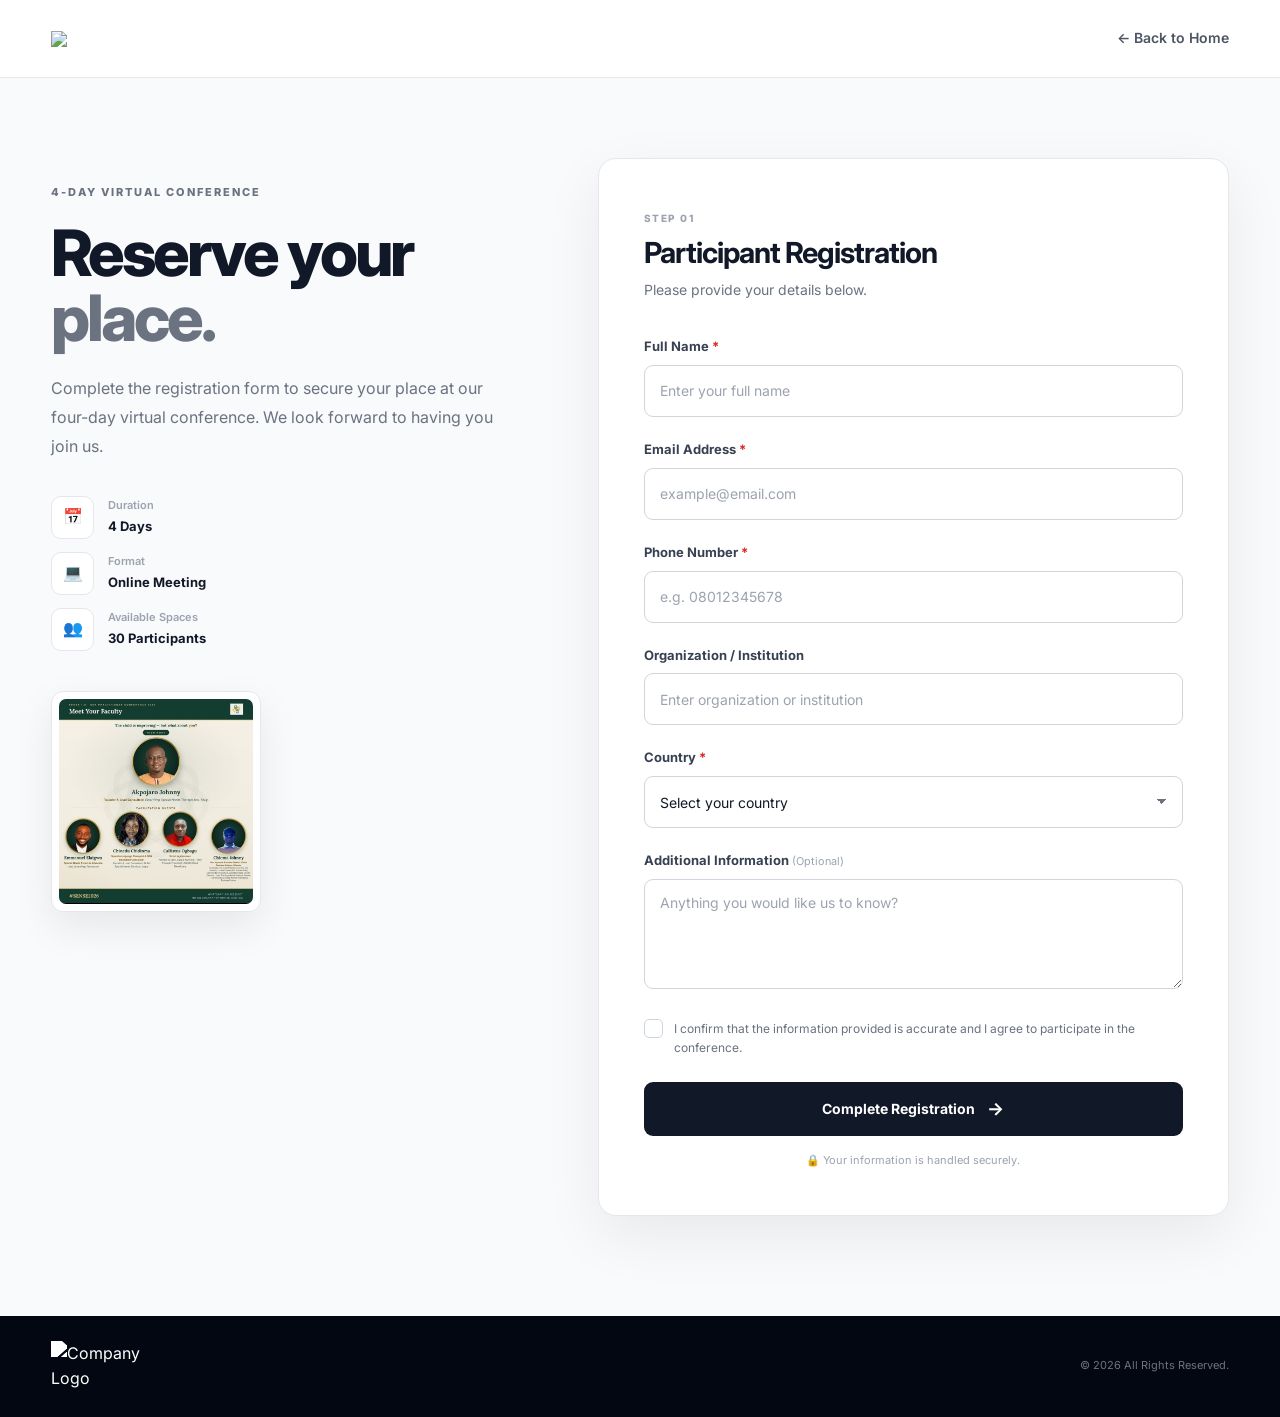
==== registration.html @ e8d3ffa3 "added registration.html and registration.css files for the conference registration page. Updated ima" ====
<!DOCTYPE html>
<html lang="en">
<head>
    <meta charset="UTF-8">

    <meta
        name="viewport"
        content="width=device-width, initial-scale=1.0"
    >

    <meta
        name="description"
        content="Register for the 4-Day Virtual Conference."
    >

    <title>Register | 4-Day Virtual Conference</title>

    <!-- Google Font -->
    <link rel="preconnect" href="https://fonts.googleapis.com">
    <link rel="preconnect" href="https://fonts.gstatic.com" crossorigin>
    <link rel="stylesheet" href="registration.css">
    <link
        href="https://fonts.googleapis.com/css2?family=Inter:wght@400;500;600;700;800&display=swap"
        rel="stylesheet"
    >

    <!-- Registration CSS -->
    <!-- <link rel="stylesheet" href="registration.css"> -->
</head>

<body>

    <!-- ================= HEADER ================= -->

    <header class="header">

        <div class="container header-container">

            <a href="index.html" class="logo">
                <img
                    src="smartprep logo 1.jpg (1).jpeg" style="width: 90px; height: auto;"
                >
            </a>

            <a href="index.html" class="back-link">
                ← Back to Home
            </a>

        </div>

    </header>


    <!-- ================= MAIN ================= -->

    <main class="registration-page">

        <div class="container registration-container">


            <!-- ================= LEFT SIDE ================= -->

            <section class="registration-intro">

                <span class="eyebrow">
                    4-DAY VIRTUAL CONFERENCE
                </span>

                <h1>
                    Reserve your
                    <span>place.</span>
                </h1>

                <p class="intro-text">
                    Complete the registration form to secure your
                    place at our four-day virtual conference.
                    We look forward to having you join us.
                </p>


                <!-- Conference Details -->

                <div class="conference-details">

                    <div class="detail-item">

                        <div class="detail-icon">
                            📅
                        </div>

                        <div>
                            <small>Duration</small>
                            <strong>4 Days</strong>
                        </div>

                    </div>


                    <div class="detail-item">

                        <div class="detail-icon">
                            💻
                        </div>

                        <div>
                            <small>Format</small>
                            <strong>Online Meeting</strong>
                        </div>

                    </div>


                    <div class="detail-item">

                        <div class="detail-icon">
                            👥
                        </div>

                        <div>
                            <small>Available Spaces</small>
                            <strong>30 Participants</strong>
                        </div>

                    </div>

                </div>


                <!-- Flyer -->

                <div class="mini-flyer">

                    <img
                        src="WhatsApp Image 2026-08-14 at 23.08.33.jpeg"
                    >

                </div>

            </section>


            <!-- ================= FORM ================= -->

            <section class="registration-card">

                <div class="form-header">

                    <span class="form-step">
                        STEP 01
                    </span>

                    <h2>
                        Participant Registration
                    </h2>

                    <p>
                        Please provide your details below.
                    </p>

                </div>


                <form
                    id="registrationForm"
                    novalidate
                >


                    <!-- Full Name -->

                    <div class="form-group">

                        <label for="fullName">
                            Full Name
                            <span>*</span>
                        </label>

                        <input
                            type="text"
                            id="fullName"
                            name="fullName"
                            placeholder="Enter your full name"
                            autocomplete="name"
                            required
                        >

                        <small
                            class="error-message"
                            id="fullNameError"
                        ></small>

                    </div>


                    <!-- Email -->

                    <div class="form-group">

                        <label for="email">
                            Email Address
                            <span>*</span>
                        </label>

                        <input
                            type="email"
                            id="email"
                            name="email"
                            placeholder="example@email.com"
                            autocomplete="email"
                            required
                        >

                        <small
                            class="error-message"
                            id="emailError"
                        ></small>

                    </div>


                    <!-- Phone -->

                    <div class="form-group">

                        <label for="phone">
                            Phone Number
                            <span>*</span>
                        </label>

                        <input
                            type="tel"
                            id="phone"
                            name="phone"
                            placeholder="e.g. 08012345678"
                            autocomplete="tel"
                            required
                        >

                        <small
                            class="error-message"
                            id="phoneError"
                        ></small>

                    </div>


                    <!-- Organization -->

                    <div class="form-group">

                        <label for="organization">
                            Organization / Institution
                        </label>

                        <input
                            type="text"
                            id="organization"
                            name="organization"
                            placeholder="Enter organization or institution"
                            autocomplete="organization"
                        >

                    </div>


                    <!-- Country -->

                    <div class="form-group">

                        <label for="country">
                            Country
                            <span>*</span>
                        </label>

                        <select
                            id="country"
                            name="country"
                            required
                        >

                            <option value="">
                                Select your country
                            </option>

                            <option value="Nigeria">
                                Nigeria
                            </option>

                            <option value="Ghana">
                                Ghana
                            </option>

                            <option value="Kenya">
                                Kenya
                            </option>

                            <option value="South Africa">
                                South Africa
                            </option>

                            <option value="United Kingdom">
                                United Kingdom
                            </option>

                            <option value="United States">
                                United States
                            </option>

                            <option value="Other">
                                Other
                            </option>

                        </select>

                        <small
                            class="error-message"
                            id="countryError"
                        ></small>

                    </div>


                    <!-- Additional Information -->

                    <div class="form-group">

                        <label for="message">
                            Additional Information
                            <small>(Optional)</small>
                        </label>

                        <textarea
                            id="message"
                            name="message"
                            rows="4"
                            placeholder="Anything you would like us to know?"
                        ></textarea>

                    </div>


                    <!-- Terms -->

                    <div class="terms">

                        <label class="checkbox-container">

                            <input
                                type="checkbox"
                                id="terms"
                                name="terms"
                                required
                            >

                            <span class="custom-checkbox"></span>

                            <span class="terms-text">
                                I confirm that the information
                                provided is accurate and I agree
                                to participate in the conference.
                            </span>

                        </label>

                        <small
                            class="error-message"
                            id="termsError"
                        ></small>

                    </div>


                    <!-- Submit -->

                    <button
                        type="submit"
                        class="submit-button"
                        id="submitButton"
                    >

                        <span id="buttonText">
                            Complete Registration
                        </span>

                        <span class="button-arrow">
                            →
                        </span>

                    </button>


                    <!-- Security note -->

                    <p class="form-note">
                        🔒 Your information is handled securely.
                    </p>

                </form>

            </section>

        </div>

    </main>


    <!-- ================= FOOTER ================= -->

    <footer class="footer">

        <div class="container footer-container">

            <img
                src="assets/images/logo.png"
                alt="Company Logo"
            >

            <p>
                © <span id="year"></span>
                All Rights Reserved.
            </p>

        </div>

    </footer>


    <script>
        document.getElementById("year").textContent =
            new Date().getFullYear();
    </script>

</body>
</html>
---- registration.css ----
/* =====================================================
   REGISTRATION PAGE
===================================================== */


/* =========================
   RESET
========================= */

* {
    margin: 0;
    padding: 0;
    box-sizing: border-box;
}

html {
    scroll-behavior: smooth;
}

body {
    font-family: "Inter", sans-serif;

    background: #f8fafc;

    color: #111827;

    line-height: 1.6;

    min-height: 100vh;
}

img {
    max-width: 100%;
    display: block;
}

button,
input,
select,
textarea {
    font-family: inherit;
}

button {
    cursor: pointer;
}

a {
    text-decoration: none;
    color: inherit;
}


/* =========================
   CONTAINER
========================= */

.container {
    width: min(1180px, 92%);

    margin: 0 auto;
}


/* =====================================================
   HEADER
===================================================== */

.header {
    height: 78px;

    background: rgba(255, 255, 255, 0.95);

    backdrop-filter: blur(15px);

    border-bottom: 1px solid #e5e7eb;

    position: sticky;

    top: 0;

    z-index: 100;
}

.header-container {
    height: 100%;

    display: flex;

    align-items: center;

    justify-content: space-between;
}

.logo img {
    width: 145px;

    height: auto;
}

.back-link {
    display: inline-flex;

    align-items: center;

    gap: 8px;

    font-size: 14px;

    font-weight: 600;

    color: #4b5563;

    transition: 0.3s ease;
}

.back-link:hover {
    color: #111827;

    transform: translateX(-3px);
}


/* =====================================================
   PAGE
===================================================== */

.registration-page {
    padding: 80px 0 100px;
}

.registration-container {
    display: grid;

    grid-template-columns:
        0.85fr
        1.15fr;

    gap: 80px;

    align-items: start;
}


/* =====================================================
   INTRO
===================================================== */

.registration-intro {
    padding-top: 20px;
}

.eyebrow {
    display: inline-block;

    font-size: 11px;

    font-weight: 800;

    letter-spacing: 2px;

    color: #6b7280;

    margin-bottom: 18px;
}

.registration-intro h1 {
    font-size: clamp(45px, 5vw, 68px);

    line-height: 1.02;

    letter-spacing: -3px;

    font-weight: 800;

    max-width: 520px;
}

.registration-intro h1 span {
    color: #6b7280;
}

.intro-text {
    max-width: 500px;

    margin-top: 24px;

    color: #6b7280;

    font-size: 16px;

    line-height: 1.8;
}


/* =====================================================
   CONFERENCE DETAILS
===================================================== */

.conference-details {
    display: flex;

    flex-direction: column;

    gap: 13px;

    margin-top: 35px;
}

.detail-item {
    display: flex;

    align-items: center;

    gap: 14px;
}

.detail-icon {
    width: 43px;

    height: 43px;

    display: grid;

    place-items: center;

    background: white;

    border: 1px solid #e5e7eb;

    border-radius: 10px;

    flex-shrink: 0;
}

.detail-item small,
.detail-item strong {
    display: block;
}

.detail-item small {
    color: #9ca3af;

    font-size: 11px;

    font-weight: 600;

    margin-bottom: 2px;
}

.detail-item strong {
    font-size: 13px;

    color: #111827;
}


/* =====================================================
   MINI FLYER
===================================================== */

.mini-flyer {
    width: 210px;

    margin-top: 40px;

    padding: 7px;

    background: white;

    border: 1px solid #e5e7eb;

    border-radius: 12px;

    box-shadow:
        0 15px 40px rgba(0, 0, 0, 0.08);

    transition: 0.3s ease;
}

.mini-flyer:hover {
    transform: translateY(-5px);

    box-shadow:
        0 20px 45px rgba(0, 0, 0, 0.12);
}

.mini-flyer img {
    width: 100%;

    border-radius: 7px;
}


/* =====================================================
   REGISTRATION CARD
===================================================== */

.registration-card {
    background: white;

    border: 1px solid #e5e7eb;

    border-radius: 18px;

    padding: 45px;

    box-shadow:
        0 20px 60px rgba(0, 0, 0, 0.07);
}

.form-header {
    margin-bottom: 35px;
}

.form-step {
    display: inline-block;

    font-size: 10px;

    font-weight: 800;

    letter-spacing: 1.5px;

    color: #9ca3af;

    margin-bottom: 10px;
}

.form-header h2 {
    font-size: 29px;

    letter-spacing: -1px;

    line-height: 1.2;
}

.form-header p {
    margin-top: 8px;

    font-size: 14px;

    color: #6b7280;
}


/* =====================================================
   FORM
===================================================== */

form {
    width: 100%;
}

.form-group {
    margin-bottom: 22px;
}

.form-group label {
    display: block;

    margin-bottom: 8px;

    font-size: 13px;

    font-weight: 700;

    color: #374151;
}

.form-group label > span {
    color: #dc2626;
}

.form-group label small {
    color: #9ca3af;

    font-weight: 400;
}

.form-group input,
.form-group select,
.form-group textarea {
    width: 100%;

    border: 1px solid #d1d5db;

    border-radius: 9px;

    background: white;

    color: #111827;

    font-size: 14px;

    outline: none;

    transition:
        border-color 0.2s ease,
        box-shadow 0.2s ease,
        background 0.2s ease;
}

.form-group input,
.form-group select {
    height: 52px;

    padding: 0 15px;
}

.form-group textarea {
    padding: 14px 15px;

    resize: vertical;

    min-height: 110px;
}

.form-group input::placeholder,
.form-group textarea::placeholder {
    color: #9ca3af;
}

.form-group input:focus,
.form-group select:focus,
.form-group textarea:focus {
    border-color: #111827;

    box-shadow:
        0 0 0 3px rgba(17, 24, 39, 0.08);
}

.form-group select {
    appearance: none;

    background-image:
        linear-gradient(45deg, transparent 50%, #6b7280 50%),
        linear-gradient(135deg, #6b7280 50%, transparent 50%);

    background-position:
        calc(100% - 20px) 22px,
        calc(100% - 15px) 22px;

    background-size:
        5px 5px,
        5px 5px;

    background-repeat: no-repeat;

    padding-right: 40px;
}


/* =====================================================
   ERROR
===================================================== */

.form-group.error input,
.form-group.error select,
.form-group.error textarea {
    border-color: #dc2626;

    background: #fffafa;
}

.error-message {
    display: block;

    color: #dc2626;

    font-size: 11px;

    margin-top: 5px;

    min-height: 0;
}


/* =====================================================
   CHECKBOX
===================================================== */

.terms {
    margin-top: 5px;

    margin-bottom: 25px;
}

.checkbox-container {
    display: flex;

    align-items: flex-start;

    gap: 11px;

    cursor: pointer;
}

.checkbox-container input {
    position: absolute;

    opacity: 0;

    pointer-events: none;
}

.custom-checkbox {
    width: 19px;

    height: 19px;

    border: 1px solid #cbd5e1;

    border-radius: 5px;

    background: white;

    flex-shrink: 0;

    position: relative;

    transition: 0.2s ease;
}

.checkbox-container input:checked + .custom-checkbox {
    background: #111827;

    border-color: #111827;
}

.checkbox-container input:checked + .custom-checkbox::after {
    content: "✓";

    position: absolute;

    color: white;

    font-size: 12px;

    font-weight: 800;

    left: 3px;

    top: -1px;
}

.terms-text {
    color: #6b7280;

    font-size: 12px;

    line-height: 1.6;
}


/* =====================================================
   SUBMIT BUTTON
===================================================== */

.submit-button {
    width: 100%;

    min-height: 54px;

    padding: 15px 20px;

    border: none;

    border-radius: 9px;

    background: #111827;

    color: white;

    display: flex;

    align-items: center;

    justify-content: center;

    gap: 12px;

    font-size: 14px;

    font-weight: 700;

    transition: 0.3s ease;
}

.submit-button:hover {
    background: #000000;

    transform: translateY(-2px);

    box-shadow:
        0 12px 25px rgba(0, 0, 0, 0.15);
}

.submit-button:active {
    transform: translateY(0);
}

.button-arrow {
    font-size: 18px;
}


/* =====================================================
   FORM NOTE
===================================================== */

.form-note {
    text-align: center;

    color: #9ca3af;

    font-size: 11px;

    margin-top: 16px;
}


/* =====================================================
   FOOTER
===================================================== */

.footer {
    background: #030712;

    padding: 25px 0;

    color: white;
}

.footer-container {
    display: flex;

    align-items: center;

    justify-content: space-between;

    gap: 20px;
}

.footer-container img {
    width: 120px;

    filter: brightness(0) invert(1);
}

.footer-container p {
    color: #6b7280;

    font-size: 11px;
}


/* =====================================================
   TABLET
===================================================== */

@media (max-width: 1000px) {

    .registration-container {
        grid-template-columns: 1fr;

        max-width: 700px;

        gap: 50px;
    }

    .registration-intro {
        text-align: center;

        padding-top: 0;
    }

    .registration-intro h1,
    .intro-text {
        margin-left: auto;

        margin-right: auto;
    }

    .conference-details {
        max-width: 400px;

        margin-left: auto;

        margin-right: auto;

        text-align: left;
    }

    .mini-flyer {
        margin-left: auto;

        margin-right: auto;
    }

}


/* =====================================================
   MOBILE
===================================================== */

@media (max-width: 600px) {

    .container {
        width: min(92%, 500px);
    }

    .header {
        height: 70px;
    }

    .header-container {
        height: 70px;
    }

    .logo img {
        width: 120px;
    }

    .back-link {
        font-size: 12px;
    }

    .registration-page {
        padding: 45px 0 65px;
    }

    .registration-container {
        gap: 35px;
    }

    .registration-intro h1 {
        font-size: 46px;

        letter-spacing: -2.5px;
    }

    .intro-text {
        font-size: 14px;

        line-height: 1.7;
    }

    .registration-card {
        padding: 28px 20px;

        border-radius: 14px;
    }

    .form-header h2 {
        font-size: 24px;
    }

    .form-header p {
        font-size: 13px;
    }

    .form-group input,
    .form-group select {
        height: 52px;

        font-size: 14px;
    }

    .form-group textarea {
        font-size: 14px;
    }

    .submit-button {
        min-height: 56px;
    }

    .footer-container {
        flex-direction: column;

        text-align: center;
    }

}


/* =====================================================
   VERY SMALL PHONES
===================================================== */

@media (max-width: 360px) {

    .registration-intro h1 {
        font-size: 39px;
    }

    .registration-card {
        padding: 24px 16px;
    }

    .back-link {
        font-size: 11px;
    }

    .logo img {
        width: 105px;
    }

    .terms-text {
        font-size: 11px;
    }

}
---- registration.css ----
/* =====================================================
   REGISTRATION PAGE
===================================================== */


/* =========================
   RESET
========================= */

* {
    margin: 0;
    padding: 0;
    box-sizing: border-box;
}

html {
    scroll-behavior: smooth;
}

body {
    font-family: "Inter", sans-serif;

    background: #f8fafc;

    color: #111827;

    line-height: 1.6;

    min-height: 100vh;
}

img {
    max-width: 100%;
    display: block;
}

button,
input,
select,
textarea {
    font-family: inherit;
}

button {
    cursor: pointer;
}

a {
    text-decoration: none;
    color: inherit;
}


/* =========================
   CONTAINER
========================= */

.container {
    width: min(1180px, 92%);

    margin: 0 auto;
}


/* =====================================================
   HEADER
===================================================== */

.header {
    height: 78px;

    background: rgba(255, 255, 255, 0.95);

    backdrop-filter: blur(15px);

    border-bottom: 1px solid #e5e7eb;

    position: sticky;

    top: 0;

    z-index: 100;
}

.header-container {
    height: 100%;

    display: flex;

    align-items: center;

    justify-content: space-between;
}

.logo img {
    width: 145px;

    height: auto;
}

.back-link {
    display: inline-flex;

    align-items: center;

    gap: 8px;

    font-size: 14px;

    font-weight: 600;

    color: #4b5563;

    transition: 0.3s ease;
}

.back-link:hover {
    color: #111827;

    transform: translateX(-3px);
}


/* =====================================================
   PAGE
===================================================== */

.registration-page {
    padding: 80px 0 100px;
}

.registration-container {
    display: grid;

    grid-template-columns:
        0.85fr
        1.15fr;

    gap: 80px;

    align-items: start;
}


/* =====================================================
   INTRO
===================================================== */

.registration-intro {
    padding-top: 20px;
}

.eyebrow {
    display: inline-block;

    font-size: 11px;

    font-weight: 800;

    letter-spacing: 2px;

    color: #6b7280;

    margin-bottom: 18px;
}

.registration-intro h1 {
    font-size: clamp(45px, 5vw, 68px);

    line-height: 1.02;

    letter-spacing: -3px;

    font-weight: 800;

    max-width: 520px;
}

.registration-intro h1 span {
    color: #6b7280;
}

.intro-text {
    max-width: 500px;

    margin-top: 24px;

    color: #6b7280;

    font-size: 16px;

    line-height: 1.8;
}


/* =====================================================
   CONFERENCE DETAILS
===================================================== */

.conference-details {
    display: flex;

    flex-direction: column;

    gap: 13px;

    margin-top: 35px;
}

.detail-item {
    display: flex;

    align-items: center;

    gap: 14px;
}

.detail-icon {
    width: 43px;

    height: 43px;

    display: grid;

    place-items: center;

    background: white;

    border: 1px solid #e5e7eb;

    border-radius: 10px;

    flex-shrink: 0;
}

.detail-item small,
.detail-item strong {
    display: block;
}

.detail-item small {
    color: #9ca3af;

    font-size: 11px;

    font-weight: 600;

    margin-bottom: 2px;
}

.detail-item strong {
    font-size: 13px;

    color: #111827;
}


/* =====================================================
   MINI FLYER
===================================================== */

.mini-flyer {
    width: 210px;

    margin-top: 40px;

    padding: 7px;

    background: white;

    border: 1px solid #e5e7eb;

    border-radius: 12px;

    box-shadow:
        0 15px 40px rgba(0, 0, 0, 0.08);

    transition: 0.3s ease;
}

.mini-flyer:hover {
    transform: translateY(-5px);

    box-shadow:
        0 20px 45px rgba(0, 0, 0, 0.12);
}

.mini-flyer img {
    width: 100%;

    border-radius: 7px;
}


/* =====================================================
   REGISTRATION CARD
===================================================== */

.registration-card {
    background: white;

    border: 1px solid #e5e7eb;

    border-radius: 18px;

    padding: 45px;

    box-shadow:
        0 20px 60px rgba(0, 0, 0, 0.07);
}

.form-header {
    margin-bottom: 35px;
}

.form-step {
    display: inline-block;

    font-size: 10px;

    font-weight: 800;

    letter-spacing: 1.5px;

    color: #9ca3af;

    margin-bottom: 10px;
}

.form-header h2 {
    font-size: 29px;

    letter-spacing: -1px;

    line-height: 1.2;
}

.form-header p {
    margin-top: 8px;

    font-size: 14px;

    color: #6b7280;
}


/* =====================================================
   FORM
===================================================== */

form {
    width: 100%;
}

.form-group {
    margin-bottom: 22px;
}

.form-group label {
    display: block;

    margin-bottom: 8px;

    font-size: 13px;

    font-weight: 700;

    color: #374151;
}

.form-group label > span {
    color: #dc2626;
}

.form-group label small {
    color: #9ca3af;

    font-weight: 400;
}

.form-group input,
.form-group select,
.form-group textarea {
    width: 100%;

    border: 1px solid #d1d5db;

    border-radius: 9px;

    background: white;

    color: #111827;

    font-size: 14px;

    outline: none;

    transition:
        border-color 0.2s ease,
        box-shadow 0.2s ease,
        background 0.2s ease;
}

.form-group input,
.form-group select {
    height: 52px;

    padding: 0 15px;
}

.form-group textarea {
    padding: 14px 15px;

    resize: vertical;

    min-height: 110px;
}

.form-group input::placeholder,
.form-group textarea::placeholder {
    color: #9ca3af;
}

.form-group input:focus,
.form-group select:focus,
.form-group textarea:focus {
    border-color: #111827;

    box-shadow:
        0 0 0 3px rgba(17, 24, 39, 0.08);
}

.form-group select {
    appearance: none;

    background-image:
        linear-gradient(45deg, transparent 50%, #6b7280 50%),
        linear-gradient(135deg, #6b7280 50%, transparent 50%);

    background-position:
        calc(100% - 20px) 22px,
        calc(100% - 15px) 22px;

    background-size:
        5px 5px,
        5px 5px;

    background-repeat: no-repeat;

    padding-right: 40px;
}


/* =====================================================
   ERROR
===================================================== */

.form-group.error input,
.form-group.error select,
.form-group.error textarea {
    border-color: #dc2626;

    background: #fffafa;
}

.error-message {
    display: block;

    color: #dc2626;

    font-size: 11px;

    margin-top: 5px;

    min-height: 0;
}


/* =====================================================
   CHECKBOX
===================================================== */

.terms {
    margin-top: 5px;

    margin-bottom: 25px;
}

.checkbox-container {
    display: flex;

    align-items: flex-start;

    gap: 11px;

    cursor: pointer;
}

.checkbox-container input {
    position: absolute;

    opacity: 0;

    pointer-events: none;
}

.custom-checkbox {
    width: 19px;

    height: 19px;

    border: 1px solid #cbd5e1;

    border-radius: 5px;

    background: white;

    flex-shrink: 0;

    position: relative;

    transition: 0.2s ease;
}

.checkbox-container input:checked + .custom-checkbox {
    background: #111827;

    border-color: #111827;
}

.checkbox-container input:checked + .custom-checkbox::after {
    content: "✓";

    position: absolute;

    color: white;

    font-size: 12px;

    font-weight: 800;

    left: 3px;

    top: -1px;
}

.terms-text {
    color: #6b7280;

    font-size: 12px;

    line-height: 1.6;
}


/* =====================================================
   SUBMIT BUTTON
===================================================== */

.submit-button {
    width: 100%;

    min-height: 54px;

    padding: 15px 20px;

    border: none;

    border-radius: 9px;

    background: #111827;

    color: white;

    display: flex;

    align-items: center;

    justify-content: center;

    gap: 12px;

    font-size: 14px;

    font-weight: 700;

    transition: 0.3s ease;
}

.submit-button:hover {
    background: #000000;

    transform: translateY(-2px);

    box-shadow:
        0 12px 25px rgba(0, 0, 0, 0.15);
}

.submit-button:active {
    transform: translateY(0);
}

.button-arrow {
    font-size: 18px;
}


/* =====================================================
   FORM NOTE
===================================================== */

.form-note {
    text-align: center;

    color: #9ca3af;

    font-size: 11px;

    margin-top: 16px;
}


/* =====================================================
   FOOTER
===================================================== */

.footer {
    background: #030712;

    padding: 25px 0;

    color: white;
}

.footer-container {
    display: flex;

    align-items: center;

    justify-content: space-between;

    gap: 20px;
}

.footer-container img {
    width: 120px;

    filter: brightness(0) invert(1);
}

.footer-container p {
    color: #6b7280;

    font-size: 11px;
}


/* =====================================================
   TABLET
===================================================== */

@media (max-width: 1000px) {

    .registration-container {
        grid-template-columns: 1fr;

        max-width: 700px;

        gap: 50px;
    }

    .registration-intro {
        text-align: center;

        padding-top: 0;
    }

    .registration-intro h1,
    .intro-text {
        margin-left: auto;

        margin-right: auto;
    }

    .conference-details {
        max-width: 400px;

        margin-left: auto;

        margin-right: auto;

        text-align: left;
    }

    .mini-flyer {
        margin-left: auto;

        margin-right: auto;
    }

}


/* =====================================================
   MOBILE
===================================================== */

@media (max-width: 600px) {

    .container {
        width: min(92%, 500px);
    }

    .header {
        height: 70px;
    }

    .header-container {
        height: 70px;
    }

    .logo img {
        width: 120px;
    }

    .back-link {
        font-size: 12px;
    }

    .registration-page {
        padding: 45px 0 65px;
    }

    .registration-container {
        gap: 35px;
    }

    .registration-intro h1 {
        font-size: 46px;

        letter-spacing: -2.5px;
    }

    .intro-text {
        font-size: 14px;

        line-height: 1.7;
    }

    .registration-card {
        padding: 28px 20px;

        border-radius: 14px;
    }

    .form-header h2 {
        font-size: 24px;
    }

    .form-header p {
        font-size: 13px;
    }

    .form-group input,
    .form-group select {
        height: 52px;

        font-size: 14px;
    }

    .form-group textarea {
        font-size: 14px;
    }

    .submit-button {
        min-height: 56px;
    }

    .footer-container {
        flex-direction: column;

        text-align: center;
    }

}


/* =====================================================
   VERY SMALL PHONES
===================================================== */

@media (max-width: 360px) {

    .registration-intro h1 {
        font-size: 39px;
    }

    .registration-card {
        padding: 24px 16px;
    }

    .back-link {
        font-size: 11px;
    }

    .logo img {
        width: 105px;
    }

    .terms-text {
        font-size: 11px;
    }

}
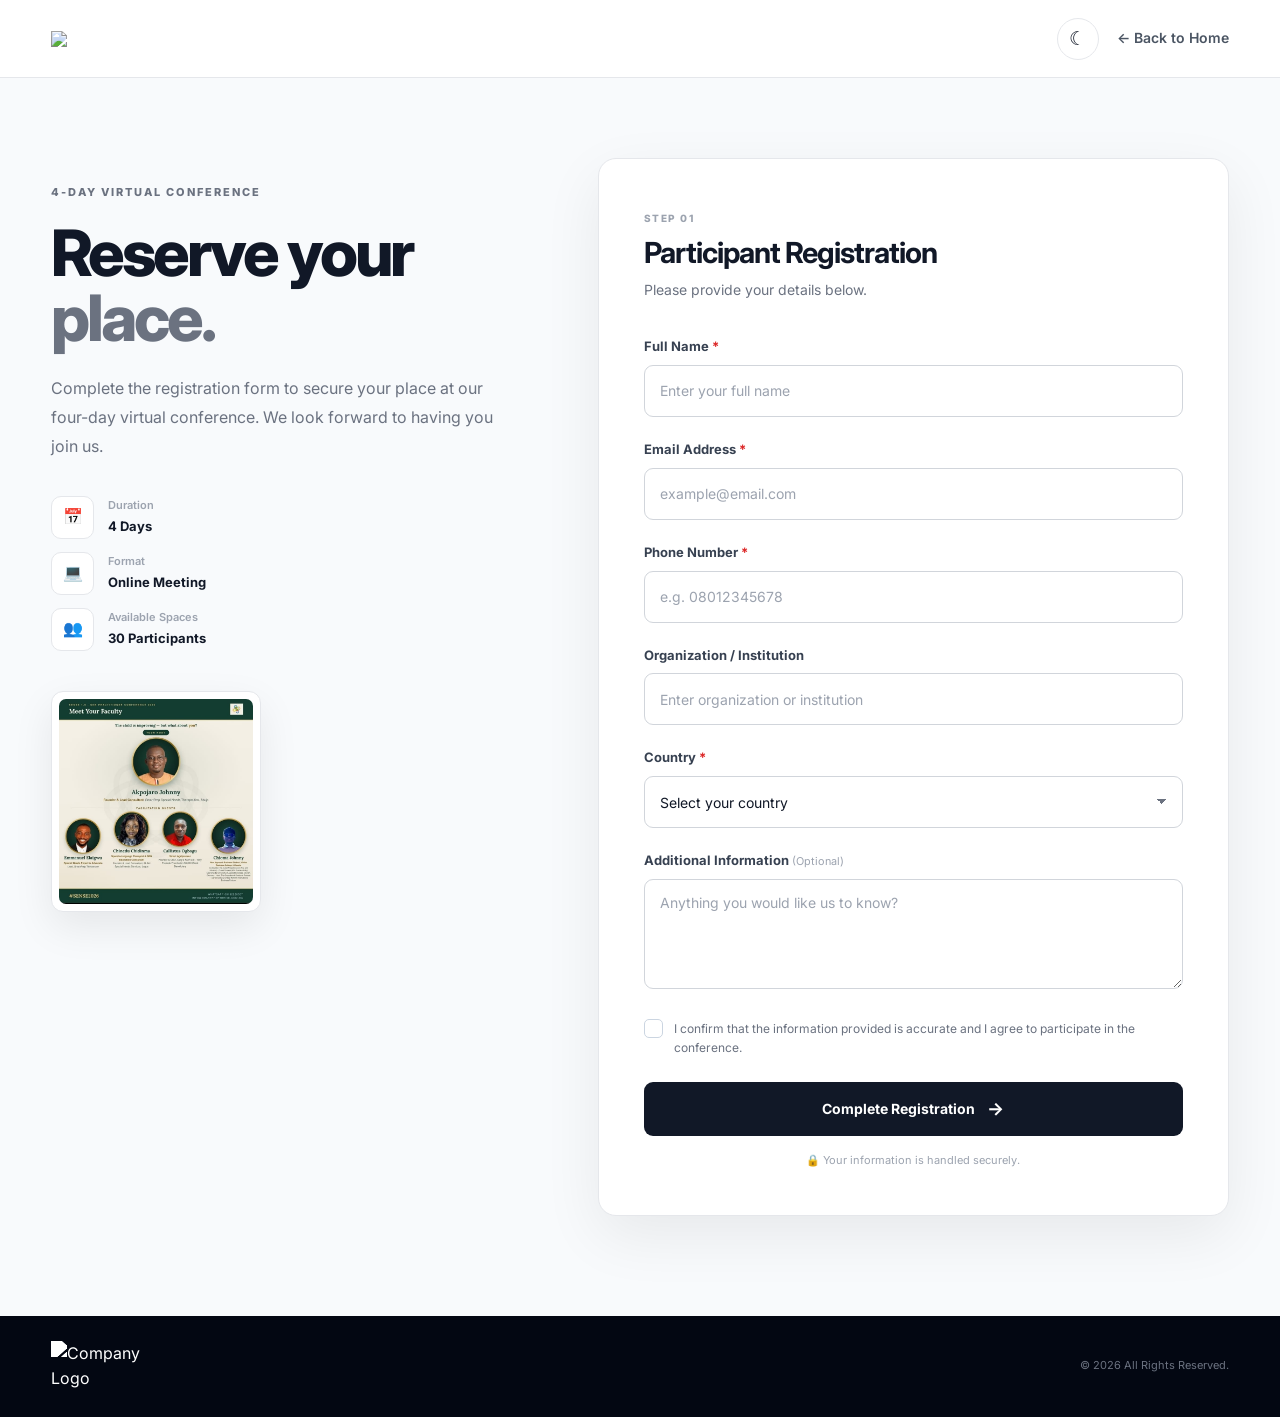
==== commit 662bc3ef: "i added some files and dark mode and light mode" ====
--- a/registration.html
+++ b/registration.html
@@ -37,14 +37,29 @@
         <div class="container header-container">
 
             <a href="index.html" class="logo">
-                <img
-                    src="smartprep logo 1.jpg (1).jpeg" style="width: 90px; height: auto;"
-                >
+                <img src="smartprep logo 1.jpg (1).jpeg" style="width: 90px; height: auto;">
             </a>
 
-            <a href="index.html" class="back-link">
+            <!-- <a href="index.html" class="back-link">
                 ← Back to Home
-            </a>
+            </a> -->
+            <div class="header-actions">
+
+    <button
+        type="button"
+        class="theme-toggle"
+        id="themeToggle"
+        aria-label="Switch to dark mode"
+        title="Switch theme"
+    >
+        <span class="theme-icon" id="themeIcon">☾</span>
+    </button>
+
+    <a href="index.html" class="back-link">
+        ← Back to Home
+    </a>
+
+</div>
 
         </div>
 
@@ -411,7 +426,7 @@
         <div class="container footer-container">
 
             <img
-                src="assets/images/logo.png"
+                src="smartprep logo 1.jpg (1).jpeg"
                 alt="Company Logo"
             >
 
@@ -425,10 +440,306 @@
     </footer>
 
 
-    <script>
+    <script src="main.js">
         document.getElementById("year").textContent =
             new Date().getFullYear();
+            document.addEventListener("DOMContentLoaded", () => {
+
+    /* =====================================================
+       MOBILE MENU
+    ===================================================== */
+
+    const menuToggle =
+        document.getElementById("menuToggle");
+
+    const navMenu =
+        document.getElementById("navMenu");
+
+
+    if (menuToggle && navMenu) {
+
+        menuToggle.addEventListener("click", () => {
+
+            const isOpen =
+                navMenu.classList.toggle("show");
+
+            menuToggle.classList.toggle(
+                "active",
+                isOpen
+            );
+
+            menuToggle.setAttribute(
+                "aria-expanded",
+                isOpen
+            );
+
+        });
+
+
+        const navLinks =
+            navMenu.querySelectorAll("a");
+
+
+        navLinks.forEach((link) => {
+
+            link.addEventListener("click", () => {
+
+                navMenu.classList.remove("show");
+
+                menuToggle.classList.remove("active");
+
+                menuToggle.setAttribute(
+                    "aria-expanded",
+                    "false"
+                );
+
+            });
+
+        });
+
+
+        document.addEventListener("click", (event) => {
+
+            const clickedInsideMenu =
+                navMenu.contains(event.target);
+
+            const clickedButton =
+                menuToggle.contains(event.target);
+
+            if (
+                !clickedInsideMenu &&
+                !clickedButton &&
+                navMenu.classList.contains("show")
+            ) {
+
+                navMenu.classList.remove("show");
+
+                menuToggle.classList.remove("active");
+
+                menuToggle.setAttribute(
+                    "aria-expanded",
+                    "false"
+                );
+
+            }
+
+        });
+
+
+        window.addEventListener("resize", () => {
+
+            if (window.innerWidth > 700) {
+
+                navMenu.classList.remove("show");
+
+                menuToggle.classList.remove("active");
+
+                menuToggle.setAttribute(
+                    "aria-expanded",
+                    "false"
+                );
+
+            }
+
+        });
+
+    }
+
+
+    /* =====================================================
+       DARK / LIGHT MODE
+    ===================================================== */
+
+    const themeToggle =
+        document.getElementById("themeToggle");
+
+    const themeIcon =
+        document.getElementById("themeIcon");
+
+
+    function setTheme(theme) {
+
+        document.documentElement.setAttribute(
+            "data-theme",
+            theme
+        );
+
+        localStorage.setItem(
+            "conference-theme",
+            theme
+        );
+
+
+        if (themeIcon) {
+
+            if (theme === "dark") {
+
+                themeIcon.textContent = "☀";
+
+                themeToggle.setAttribute(
+                    "aria-label",
+                    "Switch to light mode"
+                );
+
+                themeToggle.setAttribute(
+                    "title",
+                    "Switch to light mode"
+                );
+
+            } else {
+
+                themeIcon.textContent = "☾";
+
+                themeToggle.setAttribute(
+                    "aria-label",
+                    "Switch to dark mode"
+                );
+
+                themeToggle.setAttribute(
+                    "title",
+                    "Switch to dark mode"
+                );
+
+            }
+
+        }
+
+    }
+
+
+    function getInitialTheme() {
+
+        const savedTheme =
+            localStorage.getItem(
+                "conference-theme"
+            );
+
+
+        if (savedTheme) {
+            return savedTheme;
+        }
+
+
+        const prefersDark =
+            window.matchMedia(
+                "(prefers-color-scheme: dark)"
+            ).matches;
+
+
+        return prefersDark
+            ? "dark"
+            : "light";
+
+    }
+
+
+    /* Apply theme immediately */
+
+    setTheme(getInitialTheme());
+
+
+    /* Toggle theme */
+
+    if (themeToggle) {
+
+        themeToggle.addEventListener(
+            "click",
+            () => {
+
+                const currentTheme =
+                    document.documentElement
+                        .getAttribute("data-theme");
+
+                const newTheme =
+                    currentTheme === "dark"
+                        ? "light"
+                        : "dark";
+
+                setTheme(newTheme);
+
+            }
+        );
+
+    }
+
+
+    /* =====================================================
+       CURRENT YEAR
+    ===================================================== */
+
+    const year =
+        document.getElementById("year");
+
+    if (year) {
+
+        year.textContent =
+            new Date().getFullYear();
+
+    }
+
+
+    /* =====================================================
+       ACTIVE NAVIGATION
+    ===================================================== */
+
+    const sections =
+        document.querySelectorAll(
+            "section[id]"
+        );
+
+    const navLinks =
+        document.querySelectorAll(
+            ".nav-link"
+        );
+
+
+    function updateActiveNavigation() {
+
+        let currentSection = "";
+
+
+        sections.forEach((section) => {
+
+            const sectionTop =
+                section.offsetTop - 180;
+
+
+            if (window.scrollY >= sectionTop) {
+
+                currentSection =
+                    section.getAttribute("id");
+
+            }
+
+        });
+
+
+        navLinks.forEach((link) => {
+
+            link.classList.remove("active");
+
+
+            if (
+                link.getAttribute("href") ===
+                `#${currentSection}`
+            ) {
+
+                link.classList.add("active");
+
+            }
+
+        });
+
+    }
+
+
+    window.addEventListener(
+        "scroll",
+        updateActiveNavigation
+    );
+
+});
     </script>
-
+    <script src="main.js"></script>
 </body>
 </html>
--- a/registration.css
+++ b/registration.css
@@ -12,7 +12,138 @@
     padding: 0;
     box-sizing: border-box;
 }
-
+:root {
+
+    --bg-primary: #ffffff;
+    --bg-secondary: #f8fafc;
+    --bg-card: #ffffff;
+
+    --text-primary: #111827;
+    --text-secondary: #6b7280;
+    --text-muted: #9ca3af;
+
+    --border-color: #e5e7eb;
+    --input-border: #d1d5db;
+
+    --button-bg: #111827;
+    --button-text: #ffffff;
+
+    --header-bg: rgba(255, 255, 255, 0.95);
+}
+
+
+[data-theme="dark"] {
+
+    --bg-primary: #0b0f19;
+    --bg-secondary: #111827;
+    --bg-card: #151b28;
+
+    --text-primary: #f9fafb;
+    --text-secondary: #a7b0c0;
+    --text-muted: #7d8798;
+
+    --border-color: #273244;
+    --input-border: #344054;
+
+    --button-bg: #f9fafb;
+    --button-text: #111827;
+
+    --header-bg: rgba(11, 15, 25, 0.95);
+}
+/* =====================================================
+   REGISTRATION DARK MODE
+===================================================== */
+
+body {
+    background: var(--bg-primary);
+    color: var(--text-primary);
+
+    transition:
+        background-color 0.3s ease,
+        color 0.3s ease;
+}
+
+.header {
+    background: var(--header-bg);
+    border-color: var(--border-color);
+}
+
+.registration-intro h1 {
+    color: var(--text-primary);
+}
+
+.intro-text {
+    color: var(--text-secondary);
+}
+
+.detail-item strong {
+    color: var(--text-primary);
+}
+
+.detail-item small {
+    color: var(--text-muted);
+}
+
+.detail-icon {
+    background: var(--bg-card);
+    border-color: var(--border-color);
+}
+
+.mini-flyer {
+    background: var(--bg-card);
+    border-color: var(--border-color);
+}
+
+.registration-card {
+    background: var(--bg-card);
+    border-color: var(--border-color);
+}
+
+.form-header h2 {
+    color: var(--text-primary);
+}
+
+.form-header p {
+    color: var(--text-secondary);
+}
+
+.form-group label {
+    color: var(--text-primary);
+}
+
+.form-group input,
+.form-group select,
+.form-group textarea {
+    background: var(--bg-primary);
+
+    color: var(--text-primary);
+
+    border-color: var(--input-border);
+}
+
+.form-group input::placeholder,
+.form-group textarea::placeholder {
+    color: var(--text-muted);
+}
+
+.form-group input:focus,
+.form-group select:focus,
+.form-group textarea:focus {
+    border-color: var(--text-primary);
+}
+
+.terms-text {
+    color: var(--text-secondary);
+}
+
+.submit-button {
+    background: var(--button-bg);
+    color: var(--button-text);
+}
+
+.footer {
+    background: #050811;
+}
 html {
     scroll-behavior: smooth;
 }
@@ -586,6 +717,103 @@
 
     transition: 0.3s ease;
 }
+/* =====================================================
+   HEADER ACTIONS
+===================================================== */
+
+.header-actions {
+
+    display: flex;
+
+    align-items: center;
+
+    gap: 18px;
+}
+/* =====================================================
+   HEADER ACTIONS
+===================================================== */
+
+.header-actions {
+
+    display: flex;
+
+    align-items: center;
+
+    gap: 18px;
+}
+
+
+/* =====================================================
+   THEME TOGGLE
+===================================================== */
+
+.theme-toggle {
+
+    width: 42px;
+    height: 42px;
+
+    display: grid;
+    place-items: center;
+
+    border: 1px solid var(--border-color);
+
+    border-radius: 50%;
+
+    background: var(--bg-card);
+
+    color: var(--text-primary);
+
+    cursor: pointer;
+
+    font-size: 19px;
+
+    transition: 0.3s ease;
+}
+
+.theme-toggle:hover {
+
+    transform: rotate(15deg) scale(1.05);
+}
+
+.theme-icon {
+    line-height: 1;
+}
+
+/* =====================================================
+   THEME TOGGLE
+===================================================== */
+
+.theme-toggle {
+
+    width: 42px;
+    height: 42px;
+
+    display: grid;
+    place-items: center;
+
+    border: 1px solid var(--border-color);
+
+    border-radius: 50%;
+
+    background: var(--bg-card);
+
+    color: var(--text-primary);
+
+    cursor: pointer;
+
+    font-size: 19px;
+
+    transition: 0.3s ease;
+}
+
+.theme-toggle:hover {
+
+    transform: rotate(15deg) scale(1.05);
+}
+
+.theme-icon {
+    line-height: 1;
+}
 
 .submit-button:hover {
     background: #000000;
--- a/registration.css
+++ b/registration.css
@@ -12,7 +12,138 @@
     padding: 0;
     box-sizing: border-box;
 }
-
+:root {
+
+    --bg-primary: #ffffff;
+    --bg-secondary: #f8fafc;
+    --bg-card: #ffffff;
+
+    --text-primary: #111827;
+    --text-secondary: #6b7280;
+    --text-muted: #9ca3af;
+
+    --border-color: #e5e7eb;
+    --input-border: #d1d5db;
+
+    --button-bg: #111827;
+    --button-text: #ffffff;
+
+    --header-bg: rgba(255, 255, 255, 0.95);
+}
+
+
+[data-theme="dark"] {
+
+    --bg-primary: #0b0f19;
+    --bg-secondary: #111827;
+    --bg-card: #151b28;
+
+    --text-primary: #f9fafb;
+    --text-secondary: #a7b0c0;
+    --text-muted: #7d8798;
+
+    --border-color: #273244;
+    --input-border: #344054;
+
+    --button-bg: #f9fafb;
+    --button-text: #111827;
+
+    --header-bg: rgba(11, 15, 25, 0.95);
+}
+/* =====================================================
+   REGISTRATION DARK MODE
+===================================================== */
+
+body {
+    background: var(--bg-primary);
+    color: var(--text-primary);
+
+    transition:
+        background-color 0.3s ease,
+        color 0.3s ease;
+}
+
+.header {
+    background: var(--header-bg);
+    border-color: var(--border-color);
+}
+
+.registration-intro h1 {
+    color: var(--text-primary);
+}
+
+.intro-text {
+    color: var(--text-secondary);
+}
+
+.detail-item strong {
+    color: var(--text-primary);
+}
+
+.detail-item small {
+    color: var(--text-muted);
+}
+
+.detail-icon {
+    background: var(--bg-card);
+    border-color: var(--border-color);
+}
+
+.mini-flyer {
+    background: var(--bg-card);
+    border-color: var(--border-color);
+}
+
+.registration-card {
+    background: var(--bg-card);
+    border-color: var(--border-color);
+}
+
+.form-header h2 {
+    color: var(--text-primary);
+}
+
+.form-header p {
+    color: var(--text-secondary);
+}
+
+.form-group label {
+    color: var(--text-primary);
+}
+
+.form-group input,
+.form-group select,
+.form-group textarea {
+    background: var(--bg-primary);
+
+    color: var(--text-primary);
+
+    border-color: var(--input-border);
+}
+
+.form-group input::placeholder,
+.form-group textarea::placeholder {
+    color: var(--text-muted);
+}
+
+.form-group input:focus,
+.form-group select:focus,
+.form-group textarea:focus {
+    border-color: var(--text-primary);
+}
+
+.terms-text {
+    color: var(--text-secondary);
+}
+
+.submit-button {
+    background: var(--button-bg);
+    color: var(--button-text);
+}
+
+.footer {
+    background: #050811;
+}
 html {
     scroll-behavior: smooth;
 }
@@ -586,6 +717,103 @@
 
     transition: 0.3s ease;
 }
+/* =====================================================
+   HEADER ACTIONS
+===================================================== */
+
+.header-actions {
+
+    display: flex;
+
+    align-items: center;
+
+    gap: 18px;
+}
+/* =====================================================
+   HEADER ACTIONS
+===================================================== */
+
+.header-actions {
+
+    display: flex;
+
+    align-items: center;
+
+    gap: 18px;
+}
+
+
+/* =====================================================
+   THEME TOGGLE
+===================================================== */
+
+.theme-toggle {
+
+    width: 42px;
+    height: 42px;
+
+    display: grid;
+    place-items: center;
+
+    border: 1px solid var(--border-color);
+
+    border-radius: 50%;
+
+    background: var(--bg-card);
+
+    color: var(--text-primary);
+
+    cursor: pointer;
+
+    font-size: 19px;
+
+    transition: 0.3s ease;
+}
+
+.theme-toggle:hover {
+
+    transform: rotate(15deg) scale(1.05);
+}
+
+.theme-icon {
+    line-height: 1;
+}
+
+/* =====================================================
+   THEME TOGGLE
+===================================================== */
+
+.theme-toggle {
+
+    width: 42px;
+    height: 42px;
+
+    display: grid;
+    place-items: center;
+
+    border: 1px solid var(--border-color);
+
+    border-radius: 50%;
+
+    background: var(--bg-card);
+
+    color: var(--text-primary);
+
+    cursor: pointer;
+
+    font-size: 19px;
+
+    transition: 0.3s ease;
+}
+
+.theme-toggle:hover {
+
+    transform: rotate(15deg) scale(1.05);
+}
+
+.theme-icon {
+    line-height: 1;
+}
 
 .submit-button:hover {
     background: #000000;
